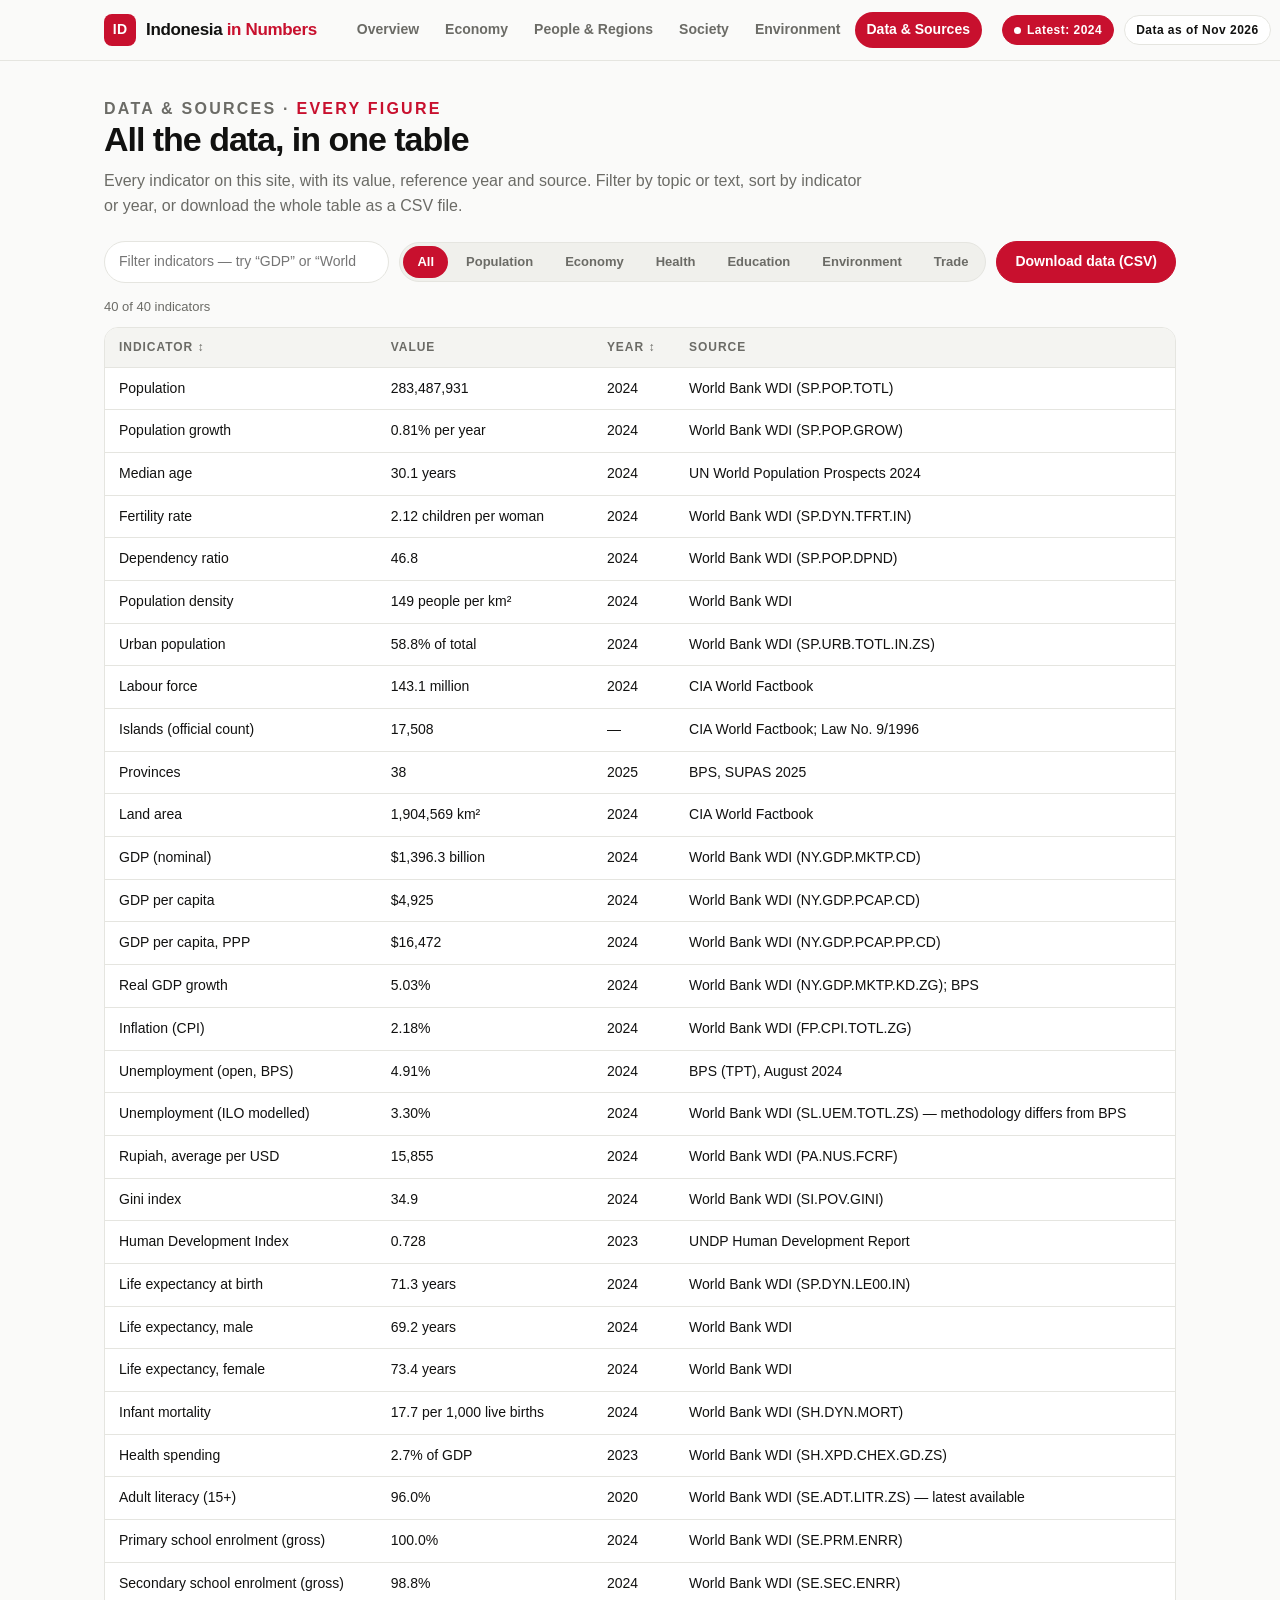
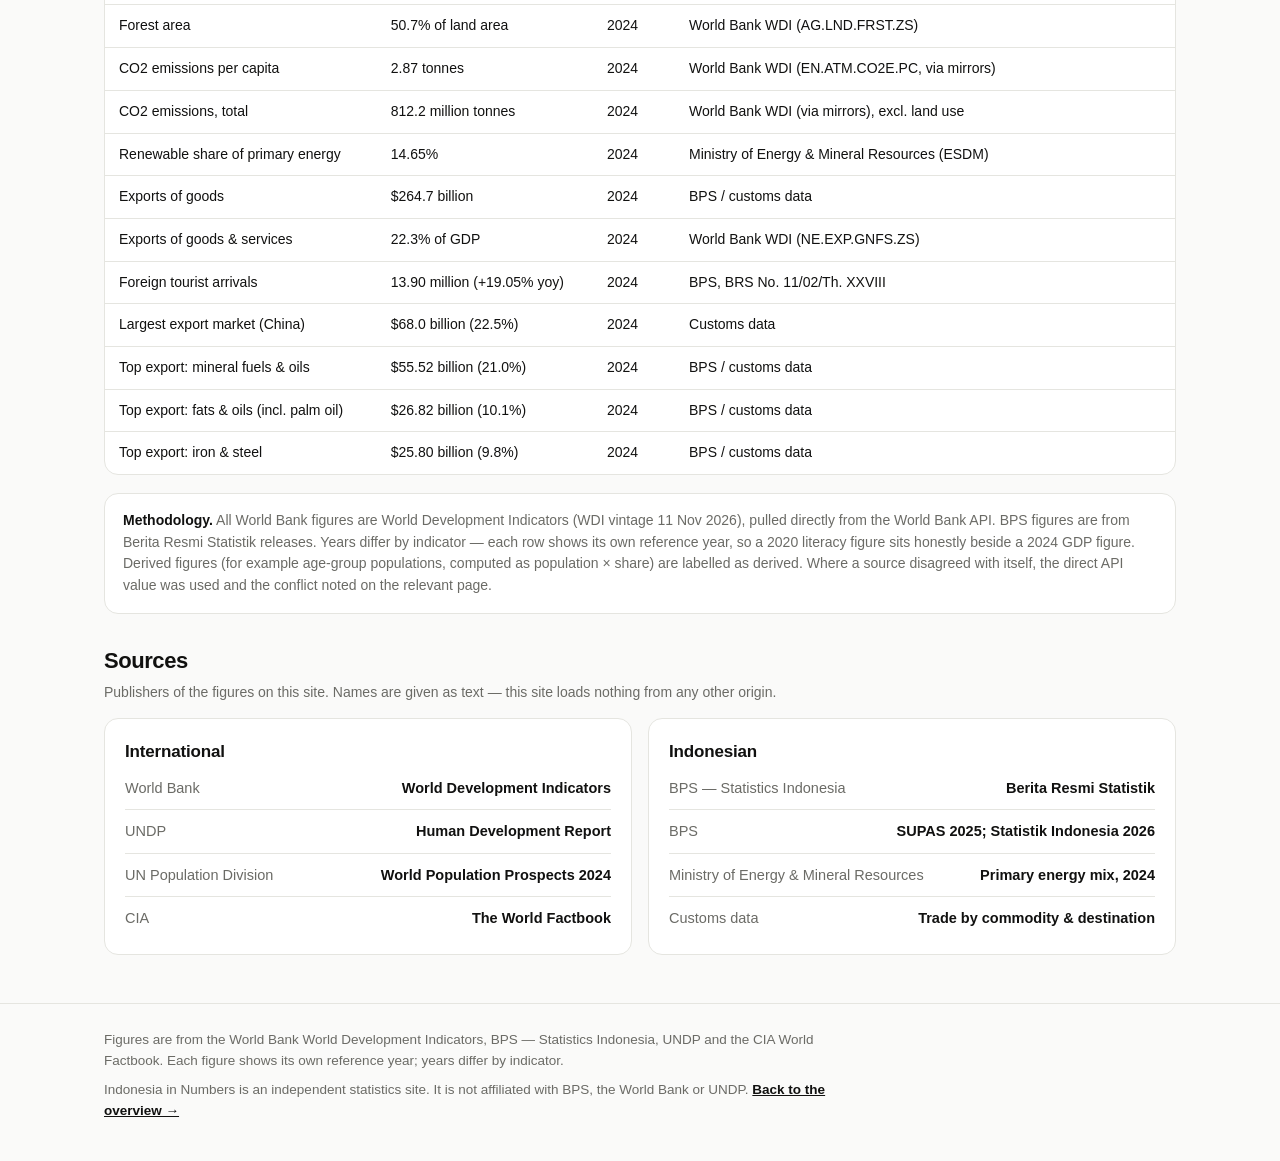
==== app/data.html @ ab5e3d4a "Indonesia in Numbers: national statistics site for make.fun best-national-statistics-site-20261126-0" ====
<!DOCTYPE html>
<html lang="en">
<head>
<meta charset="utf-8">
<meta name="viewport" content="width=device-width, initial-scale=1">
<title>Data &amp; Sources — Indonesia in Numbers</title>
<meta name="description" content="Every figure on Indonesia in Numbers: indicator, value, year and source — filterable, sortable, downloadable as CSV.">
<link rel="icon" href="favicon.svg" type="image/svg+xml">
<link rel="stylesheet" href="styles.css">
<script src="data.js" defer></script>
<script src="charts.js" defer></script>
</head>
<body>
<header class="topbar">
  <div class="topbar-inner">
    <a class="brand" href="index.html"><span class="brand-mark">ID</span><span class="brand-name">Indonesia <span>in Numbers</span></span></a>
    <button class="menu-btn" id="menu-btn" aria-expanded="false" aria-controls="main-nav" aria-label="Open menu">
      <svg viewBox="0 0 20 20" fill="none" stroke="#111110" stroke-width="2" stroke-linecap="round"><line x1="3" y1="5" x2="17" y2="5"/><line x1="3" y1="10" x2="17" y2="10"/><line x1="3" y1="15" x2="17" y2="15"/></svg>
    </button>
    <nav class="nav" id="main-nav" aria-label="Sections">
      <a href="index.html">Overview</a>
      <a href="economy.html">Economy</a>
      <a href="people.html">People &amp; Regions</a>
      <a href="society.html">Society</a>
      <a href="environment.html">Environment</a>
      <a href="data.html" class="active" aria-current="page">Data &amp; Sources</a>
    </nav>
    <div class="topbar-right">
      <span class="pill red"><span class="dot"></span>Latest: 2024</span>
      <span class="pill hide-phone">Data as of Nov 2026</span>
    </div>
  </div>
</header>

<main class="wrap">
  <section class="page-head">
    <p class="eyebrow">Data &amp; Sources · <b>Every figure</b></p>
    <h1>All the data, in one table</h1>
    <p>Every indicator on this site, with its value, reference year and source. Filter by topic or text, sort by indicator or year, or download the whole table as a CSV file.</p>
  </section>

  <div class="filter-row">
    <input type="search" id="filter-text" placeholder="Filter indicators — try “GDP” or “World Bank”" aria-label="Filter indicators by text">
    <div class="seg" role="group" aria-label="Filter by topic" id="topic-buttons">
      <button type="button" data-topic="All" aria-pressed="true">All</button>
      <button type="button" data-topic="Population" aria-pressed="false">Population</button>
      <button type="button" data-topic="Economy" aria-pressed="false">Economy</button>
      <button type="button" data-topic="Health" aria-pressed="false">Health</button>
      <button type="button" data-topic="Education" aria-pressed="false">Education</button>
      <button type="button" data-topic="Environment" aria-pressed="false">Environment</button>
      <button type="button" data-topic="Trade" aria-pressed="false">Trade</button>
    </div>
    <a class="btn primary" href="data.csv" download="indonesia-in-numbers.csv">Download data (CSV)</a>
  </div>
  <p class="result-count" id="result-count" aria-live="polite"></p>

  <div class="table-scroll">
    <table class="data" id="data-table">
      <thead>
        <tr>
          <th class="sortable" data-sort="name" scope="col">Indicator ↕</th>
          <th scope="col">Value</th>
          <th class="sortable" data-sort="year" scope="col">Year ↕</th>
          <th scope="col">Source</th>
        </tr>
      </thead>
      <tbody id="data-body"></tbody>
    </table>
  </div>

  <div class="note">
    <b>Methodology.</b> All World Bank figures are World Development Indicators (WDI vintage 11 Nov 2026), pulled directly from the World Bank API. BPS figures are from Berita Resmi Statistik releases. Years differ by indicator — each row shows its own reference year, so a 2020 literacy figure sits honestly beside a 2024 GDP figure. Derived figures (for example age-group populations, computed as population &times; share) are labelled as derived. Where a source disagreed with itself, the direct API value was used and the conflict noted on the relevant page.
  </div>

  <section class="section">
    <div class="section-head">
      <h2>Sources</h2>
      <p>Publishers of the figures on this site. Names are given as text — this site loads nothing from any other origin.</p>
    </div>
    <div class="grid-2">
      <div class="card">
        <h3>International</h3>
        <ul class="facts">
          <li><span class="f-k">World Bank</span><span class="f-v">World Development Indicators</span></li>
          <li><span class="f-k">UNDP</span><span class="f-v">Human Development Report</span></li>
          <li><span class="f-k">UN Population Division</span><span class="f-v">World Population Prospects 2024</span></li>
          <li><span class="f-k">CIA</span><span class="f-v">The World Factbook</span></li>
        </ul>
      </div>
      <div class="card">
        <h3>Indonesian</h3>
        <ul class="facts">
          <li><span class="f-k">BPS — Statistics Indonesia</span><span class="f-v">Berita Resmi Statistik</span></li>
          <li><span class="f-k">BPS</span><span class="f-v">SUPAS 2025; Statistik Indonesia 2026</span></li>
          <li><span class="f-k">Ministry of Energy &amp; Mineral Resources</span><span class="f-v">Primary energy mix, 2024</span></li>
          <li><span class="f-k">Customs data</span><span class="f-v">Trade by commodity &amp; destination</span></li>
        </ul>
      </div>
    </div>
  </section>
</main>

<footer>
  <div class="wrap">
    <p>Figures are from the World Bank World Development Indicators, BPS — Statistics Indonesia, UNDP and the CIA World Factbook. Each figure shows its own reference year; years differ by indicator.</p>
    <p>Indonesia in Numbers is an independent statistics site. It is not affiliated with BPS, the World Bank or UNDP. <a href="index.html">Back to the overview &rarr;</a></p>
  </div>
</footer>

<script>
window.addEventListener('DOMContentLoaded', function () {
  CH.initMenu();
  var rows = INDATA.indicators.slice();
  var body = document.getElementById('data-body');
  var count = document.getElementById('result-count');
  var textInput = document.getElementById('filter-text');
  var topic = 'All';
  var sortKey = null, sortDir = 1;

  function esc(s) {
    return String(s).replace(/&/g, '&amp;').replace(/</g, '&lt;').replace(/>/g, '&gt;');
  }
  function render() {
    var q = textInput.value.trim().toLowerCase();
    var list = rows.filter(function (r) {
      if (topic !== 'All' && r.topic !== topic) return false;
      if (!q) return true;
      return (r.name + ' ' + r.value + ' ' + r.source + ' ' + r.topic).toLowerCase().indexOf(q) !== -1;
    });
    if (sortKey) {
      list.sort(function (a, b) {
        var av = a[sortKey], bv = b[sortKey];
        if (av === null) return 1;
        if (bv === null) return -1;
        if (av < bv) return -sortDir;
        if (av > bv) return sortDir;
        return 0;
      });
    }
    var html = '';
    list.forEach(function (r) {
      html += '<tr><td>' + esc(r.name) + '</td><td class="num">' + esc(r.value) + '</td><td class="num">' +
        (r.year === null ? '—' : r.year) + '</td><td>' + esc(r.source) + '</td></tr>';
    });
    body.innerHTML = html;
    count.textContent = list.length + ' of ' + rows.length + ' indicators' +
      (topic !== 'All' ? ' · topic: ' + topic : '') + (q ? ' · matching “' + textInput.value.trim() + '”' : '');
  }
  textInput.addEventListener('input', render);
  var topicBtns = document.querySelectorAll('#topic-buttons button');
  topicBtns.forEach(function (btn) {
    btn.addEventListener('click', function () {
      topic = btn.getAttribute('data-topic');
      topicBtns.forEach(function (b) { b.setAttribute('aria-pressed', b === btn ? 'true' : 'false'); });
      render();
    });
  });
  var sortHeads = document.querySelectorAll('th.sortable');
  sortHeads.forEach(function (th) {
    th.addEventListener('click', function () {
      var key = th.getAttribute('data-sort');
      if (sortKey === key) { sortDir = -sortDir; } else { sortKey = key; sortDir = 1; }
      sortHeads.forEach(function (h) {
        var base = h.textContent.replace(/ [↑↓↕]/, '');
        h.textContent = base + (h === th ? (sortDir === 1 ? ' ↑' : ' ↓') : ' ↕');
      });
      render();
    });
  });
  render();
});
</script>
</body>
</html>
---- app/styles.css ----
/* Indonesia in Numbers — styles.css
   21st.dev design language: neutral base, ONE accent red (#C8102E), tight
   display headings, muted secondary text, soft 1px borders, pill buttons,
   small-caps eyebrow labels. System font stack only; no external assets. */
:root {
  --bg: #FAFAF9;
  --surface: #FFFFFF;
  --ink: #111110;
  --muted: #6B6B66;
  --border: #E5E5E0;
  --accent: #C8102E;
  --accent-soft: #FBE9EC;
  --radius: 14px;
  --font: -apple-system, BlinkMacSystemFont, "Segoe UI", Roboto, Helvetica, Arial, sans-serif;
}
* { box-sizing: border-box; }
html { -webkit-text-size-adjust: 100%; }
body {
  margin: 0;
  background: var(--bg);
  color: var(--ink);
  font-family: var(--font);
  font-size: 15.5px;
  line-height: 1.55;
}
a { color: var(--ink); }
img, svg { display: block; max-width: 100%; }
.wrap { max-width: 1120px; margin: 0 auto; padding: 0 24px; }

/* ---------- header ---------- */
.topbar {
  position: sticky; top: 0; z-index: 50;
  background: rgba(250, 250, 249, 0.96);
  border-bottom: 1px solid var(--border);
}
.topbar-inner {
  max-width: 1120px; margin: 0 auto; padding: 0 24px;
  display: flex; align-items: center; gap: 20px; min-height: 60px;
}
.brand { display: flex; align-items: center; gap: 10px; text-decoration: none; flex-shrink: 0; }
.brand-mark {
  width: 32px; height: 32px; border-radius: 8px; background: var(--accent);
  color: #fff; font-weight: 800; font-size: 14px; letter-spacing: 0.02em;
  display: flex; align-items: center; justify-content: center;
}
.brand-name { font-weight: 800; letter-spacing: -0.02em; font-size: 17px; white-space: nowrap; }
.brand-name span { color: var(--accent); }
.nav { display: flex; gap: 2px; margin-left: 8px; }
.nav a {
  text-decoration: none; font-size: 14px; font-weight: 600; color: var(--muted);
  padding: 7px 12px; border-radius: 999px; white-space: nowrap;
}
.nav a:hover { color: var(--ink); background: #F0F0EC; }
.nav a.active { color: #fff; background: var(--accent); }
.topbar-right { margin-left: auto; display: flex; align-items: center; gap: 10px; flex-shrink: 0; }
.pill {
  display: inline-flex; align-items: center; gap: 6px;
  font-size: 12px; font-weight: 700; letter-spacing: 0.04em;
  border: 1px solid var(--border); border-radius: 999px; padding: 5px 11px;
  background: var(--surface); color: var(--ink); white-space: nowrap;
}
.pill.red { background: var(--accent); border-color: var(--accent); color: #fff; }
.pill .dot { width: 7px; height: 7px; border-radius: 50%; background: currentColor; }
.menu-btn {
  display: none; border: 1px solid var(--border); background: var(--surface);
  border-radius: 10px; width: 40px; height: 40px; cursor: pointer;
  align-items: center; justify-content: center; padding: 0;
}
.menu-btn svg { width: 20px; height: 20px; }

/* ---------- hero ---------- */
.hero { padding: 44px 0 8px; }
.eyebrow {
  font-size: 11px; font-weight: 700; letter-spacing: 0.14em; text-transform: uppercase;
  color: var(--muted); margin: 0 0 12px;
}
.eyebrow b { color: var(--accent); font-weight: 700; }
h1 {
  margin: 0 0 12px; font-size: 42px; line-height: 1.05; letter-spacing: -0.03em; font-weight: 800;
}
.lede { margin: 0; font-size: 17px; color: var(--muted); max-width: 760px; }
.lede b { color: var(--ink); }
.page-head { padding: 36px 0 4px; }
.page-head h1 { font-size: 34px; }
.page-head p { margin: 0; color: var(--muted); font-size: 16px; max-width: 760px; }

/* ---------- KPI tiles ---------- */
.kpis {
  display: grid; grid-template-columns: repeat(6, 1fr); gap: 12px;
  margin: 26px 0 8px;
}
.kpi {
  background: var(--surface); border: 1px solid var(--border); border-radius: var(--radius);
  padding: 16px 16px 14px; min-width: 0;
}
.kpi .k-label { font-size: 11px; font-weight: 700; letter-spacing: 0.1em; text-transform: uppercase; color: var(--muted); margin: 0 0 6px; }
.kpi .k-value { font-size: 29px; line-height: 1.05; font-weight: 800; letter-spacing: -0.02em; color: var(--accent); font-variant-numeric: tabular-nums; white-space: nowrap; }
.kpi .k-value small { font-size: 15px; font-weight: 700; }
.kpi .k-sub { font-size: 12.5px; color: var(--muted); margin: 6px 0 0; }
.kpi .k-sub b { color: var(--ink); }

/* ---------- sections & cards ---------- */
.section { margin: 30px 0; }
.section-head { margin: 0 0 14px; }
.section-head h2 { margin: 0 0 4px; font-size: 22px; letter-spacing: -0.02em; font-weight: 800; }
.section-head p { margin: 0; color: var(--muted); font-size: 14px; }
.grid-2 { display: grid; grid-template-columns: 1fr 1fr; gap: 16px; }
.card {
  background: var(--surface); border: 1px solid var(--border); border-radius: var(--radius);
  padding: 20px 20px 14px; min-width: 0;
}
.card.wide { grid-column: 1 / -1; }
.card h3 { margin: 0 0 2px; font-size: 17px; letter-spacing: -0.01em; font-weight: 800; }
.card .card-sub { margin: 0 0 10px; font-size: 13.5px; color: var(--muted); }
.card .chart { margin: 0 -4px; }
.source { font-size: 12px; color: var(--muted); margin: 10px 0 4px; border-top: 1px solid var(--border); padding-top: 10px; }
.source b { color: var(--muted); }

/* ---------- controls ---------- */
.seg { display: inline-flex; gap: 4px; background: #F0F0EC; border: 1px solid var(--border); border-radius: 999px; padding: 3px; }
.seg button {
  border: 0; background: transparent; font: inherit; font-size: 13px; font-weight: 700;
  color: var(--muted); padding: 6px 14px; border-radius: 999px; cursor: pointer; white-space: nowrap;
}
.seg button:hover { color: var(--ink); }
.seg button[aria-pressed="true"] { background: var(--accent); color: #fff; }
.card-tools { display: flex; align-items: center; justify-content: space-between; gap: 12px; flex-wrap: wrap; margin-bottom: 6px; }
.card-tools h3 { margin: 0; }

/* ---------- fact lists, tables ---------- */
.facts { list-style: none; margin: 0; padding: 0; }
.facts li {
  display: flex; justify-content: space-between; gap: 16px;
  padding: 10px 0; border-bottom: 1px solid var(--border); font-size: 14.5px;
}
.facts li:last-child { border-bottom: 0; }
.facts .f-k { color: var(--muted); }
.facts .f-v { font-weight: 700; text-align: right; }
.releases { list-style: none; margin: 0; padding: 0; }
.releases li { padding: 10px 0; border-bottom: 1px solid var(--border); font-size: 14.5px; }
.releases li:last-child { border-bottom: 0; }
.releases .r-date { display: block; font-size: 12px; font-weight: 700; letter-spacing: 0.06em; text-transform: uppercase; color: var(--accent); margin-bottom: 2px; }
.table-scroll { overflow-x: auto; border: 1px solid var(--border); border-radius: var(--radius); background: var(--surface); }
table.data { border-collapse: collapse; width: 100%; font-size: 14px; min-width: 640px; }
table.data th, table.data td { text-align: left; padding: 10px 14px; border-bottom: 1px solid var(--border); vertical-align: top; }
table.data thead th { background: #F4F4F1; font-size: 12px; letter-spacing: 0.08em; text-transform: uppercase; color: var(--muted); }
table.data tbody tr:last-child td { border-bottom: 0; }
table.data th.sortable { cursor: pointer; user-select: none; }
table.data th.sortable:hover { color: var(--ink); }
table.data td.num { font-variant-numeric: tabular-nums; white-space: nowrap; }
.mini-table { border-collapse: collapse; width: 100%; font-size: 14px; }
.mini-table th, .mini-table td { text-align: left; padding: 9px 0; border-bottom: 1px solid var(--border); }
.mini-table tr:last-child th, .mini-table tr:last-child td { border-bottom: 0; }
.mini-table td:last-child, .mini-table th:last-child { text-align: right; font-variant-numeric: tabular-nums; }
.mini-table th { color: var(--muted); font-weight: 600; }

/* ---------- prose ---------- */
.prose p { margin: 0 0 12px; font-size: 15px; }
.prose p:last-child { margin-bottom: 0; }
.prose b { font-weight: 700; }
.callout {
  border-left: 3px solid var(--accent); background: var(--accent-soft);
  border-radius: 0 10px 10px 0; padding: 12px 16px; margin: 0 0 12px; font-size: 14.5px;
}
.callout:last-child { margin-bottom: 0; }

/* ---------- donut / legend ---------- */
.donut-wrap { display: flex; align-items: center; gap: 24px; }
.donut-svg { width: 240px; height: 240px; flex-shrink: 0; }
.legend { list-style: none; margin: 0; padding: 0; flex: 1; min-width: 0; }
.legend li { display: flex; align-items: baseline; gap: 8px; padding: 7px 0; border-bottom: 1px solid var(--border); font-size: 14px; }
.legend li:last-child { border-bottom: 0; }
.legend .chip { width: 11px; height: 11px; border-radius: 3px; flex-shrink: 0; align-self: center; }
.legend .leg-name { flex: 1; min-width: 0; }
.legend .leg-val { font-weight: 800; font-variant-numeric: tabular-nums; white-space: nowrap; }
.chart-key { display: flex; gap: 18px; font-size: 12.5px; color: var(--muted); margin: 4px 0 2px; }
.chart-key .key-dot { display: inline-block; width: 10px; height: 10px; border-radius: 3px; margin-right: 6px; vertical-align: -1px; }

/* ---------- sparklines ---------- */
.minis { display: grid; grid-template-columns: repeat(4, 1fr); gap: 12px; }
.mini {
  background: var(--surface); border: 1px solid var(--border); border-radius: var(--radius);
  padding: 14px 16px 10px; min-width: 0;
}
.mini .m-label { font-size: 11px; font-weight: 700; letter-spacing: 0.1em; text-transform: uppercase; color: var(--muted); margin: 0 0 2px; }
.mini .m-value { font-size: 24px; font-weight: 800; letter-spacing: -0.02em; color: var(--accent); font-variant-numeric: tabular-nums; }
.mini .m-value small { font-size: 13px; }
.mini .m-chart { margin-top: 2px; }

/* ---------- data page controls ---------- */
.filter-row { display: flex; gap: 10px; flex-wrap: wrap; align-items: center; margin: 18px 0 14px; }
.filter-row input[type="search"] {
  font: inherit; font-size: 14px; padding: 9px 14px; border-radius: 999px;
  border: 1px solid var(--border); background: var(--surface); min-width: 240px; flex: 1; max-width: 360px;
  color: var(--ink);
}
.filter-row input[type="search"]:focus { outline: 2px solid var(--accent); outline-offset: 1px; border-color: var(--accent); }
.btn {
  display: inline-flex; align-items: center; gap: 6px; text-decoration: none;
  font-size: 14px; font-weight: 700; padding: 9px 18px; border-radius: 999px;
  border: 1px solid var(--border); background: var(--surface); color: var(--ink); cursor: pointer;
}
.btn:hover { transform: translateY(-1px); }
.btn.primary { background: var(--accent); border-color: var(--accent); color: #fff; }
.result-count { font-size: 13px; color: var(--muted); margin: 0 0 10px; }
.note {
  background: var(--surface); border: 1px solid var(--border); border-radius: var(--radius);
  padding: 16px 18px; font-size: 14px; color: var(--muted); margin: 18px 0;
}
.note b { color: var(--ink); }

/* ---------- footer ---------- */
footer { border-top: 1px solid var(--border); margin-top: 48px; padding: 26px 0 40px; }
footer p { margin: 0 0 8px; font-size: 13.5px; color: var(--muted); max-width: 760px; }
footer p:last-child { margin-bottom: 0; }
footer a { color: var(--ink); font-weight: 700; }

/* ---------- responsive ---------- */
@media (max-width: 1023px) {
  .kpis { grid-template-columns: repeat(3, 1fr); }
  .minis { grid-template-columns: repeat(2, 1fr); }
  .nav a { padding: 7px 9px; font-size: 13.5px; }
}
@media (max-width: 760px) {
  .grid-2 { grid-template-columns: 1fr; }
  .donut-wrap { flex-direction: column; align-items: flex-start; gap: 8px; }
  .donut-svg { width: 210px; height: 210px; }
}
@media (max-width: 639px) {
  .wrap { padding: 0 16px; }
  .topbar-inner { padding: 0 16px; min-height: 56px; gap: 12px; }
  .brand-name { font-size: 15px; }
  .menu-btn { display: inline-flex; margin-left: auto; }
  .topbar-right .pill.hide-phone { display: none; }
  .topbar-right { margin-left: 0; }
  .nav {
    display: none; position: absolute; top: 56px; left: 0; right: 0;
    flex-direction: column; gap: 0; margin: 0; padding: 8px 16px 14px;
    background: var(--bg); border-bottom: 1px solid var(--border);
  }
  .topbar.nav-open .nav { display: flex; }
  .nav a { padding: 11px 12px; font-size: 15px; border-radius: 10px; }
  h1 { font-size: 30px; }
  .page-head h1 { font-size: 28px; }
  .hero { padding: 30px 0 4px; }
  .lede { font-size: 15.5px; }
  .kpis { grid-template-columns: repeat(2, 1fr); gap: 10px; margin-top: 20px; }
  .kpi .k-value { font-size: 25px; }
  .minis { grid-template-columns: repeat(2, 1fr); }
  .card { padding: 16px 16px 12px; }
  .filter-row input[type="search"] { max-width: none; }
}
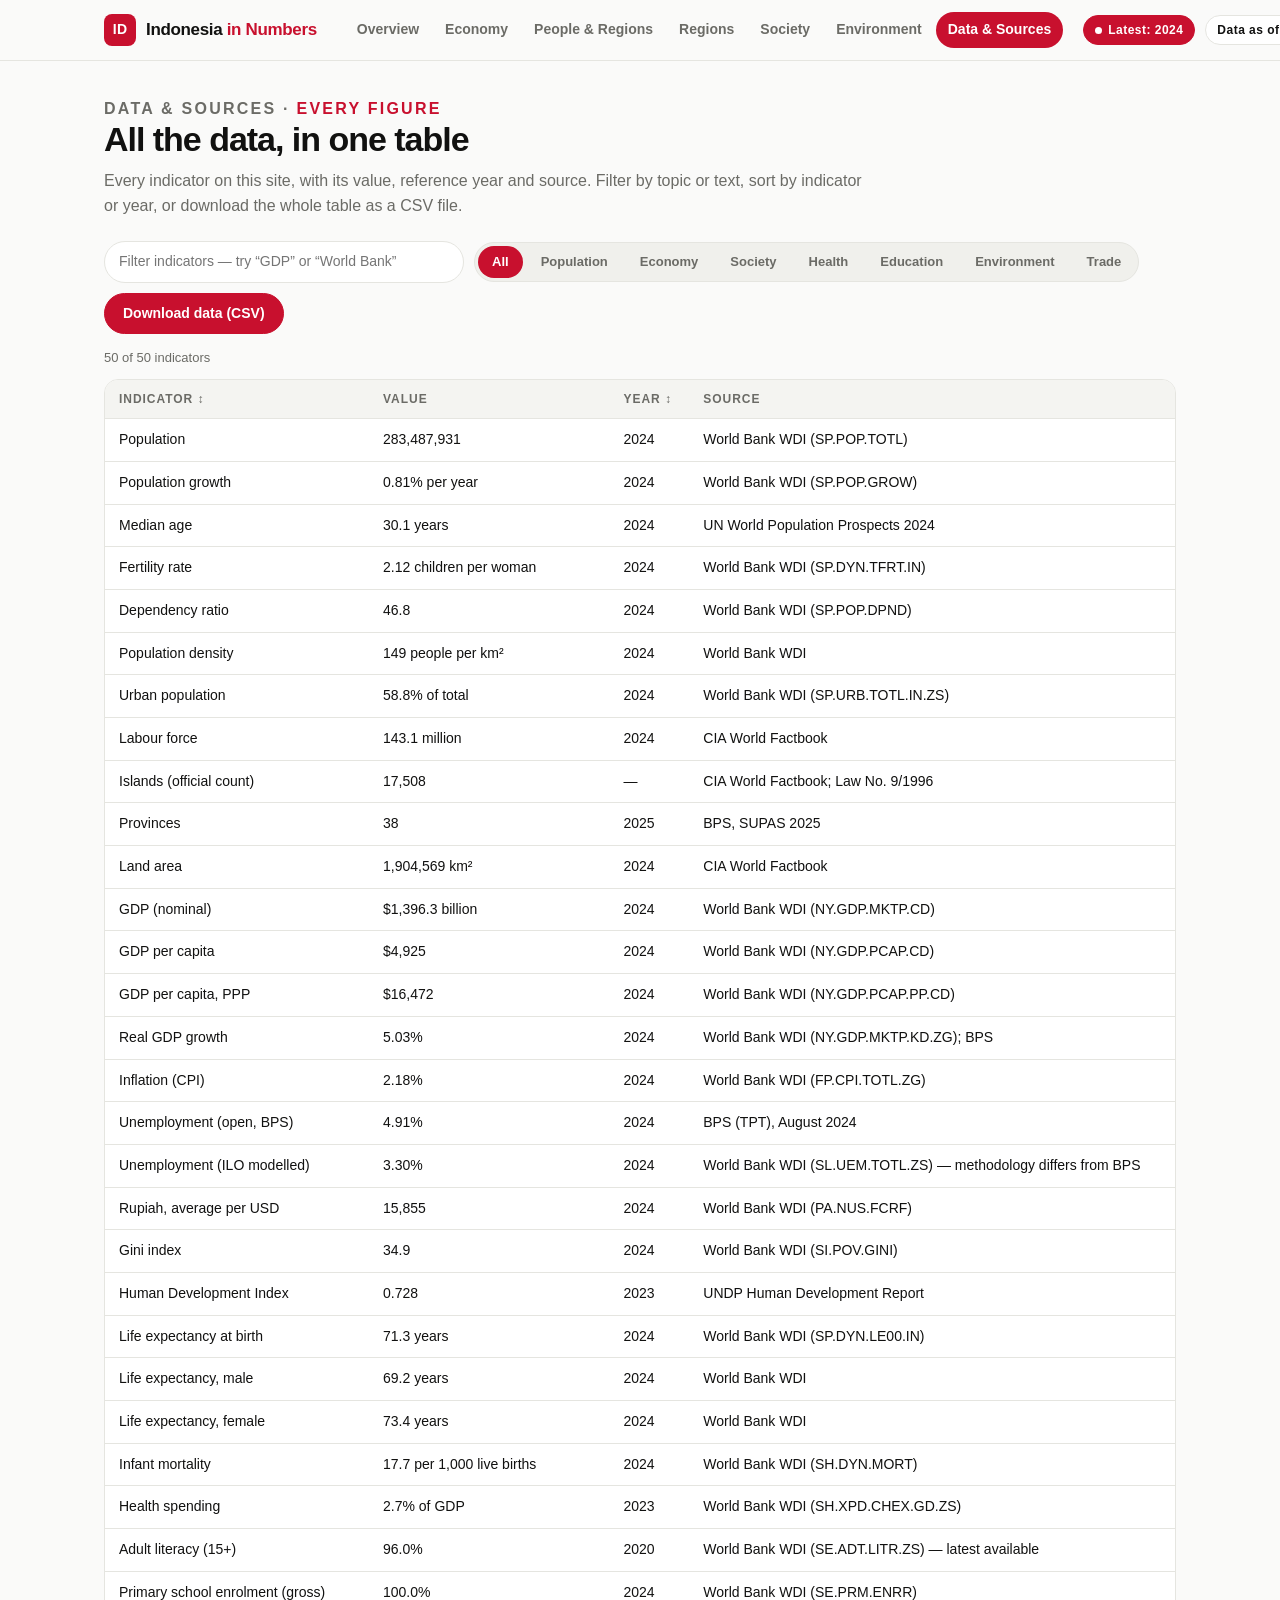
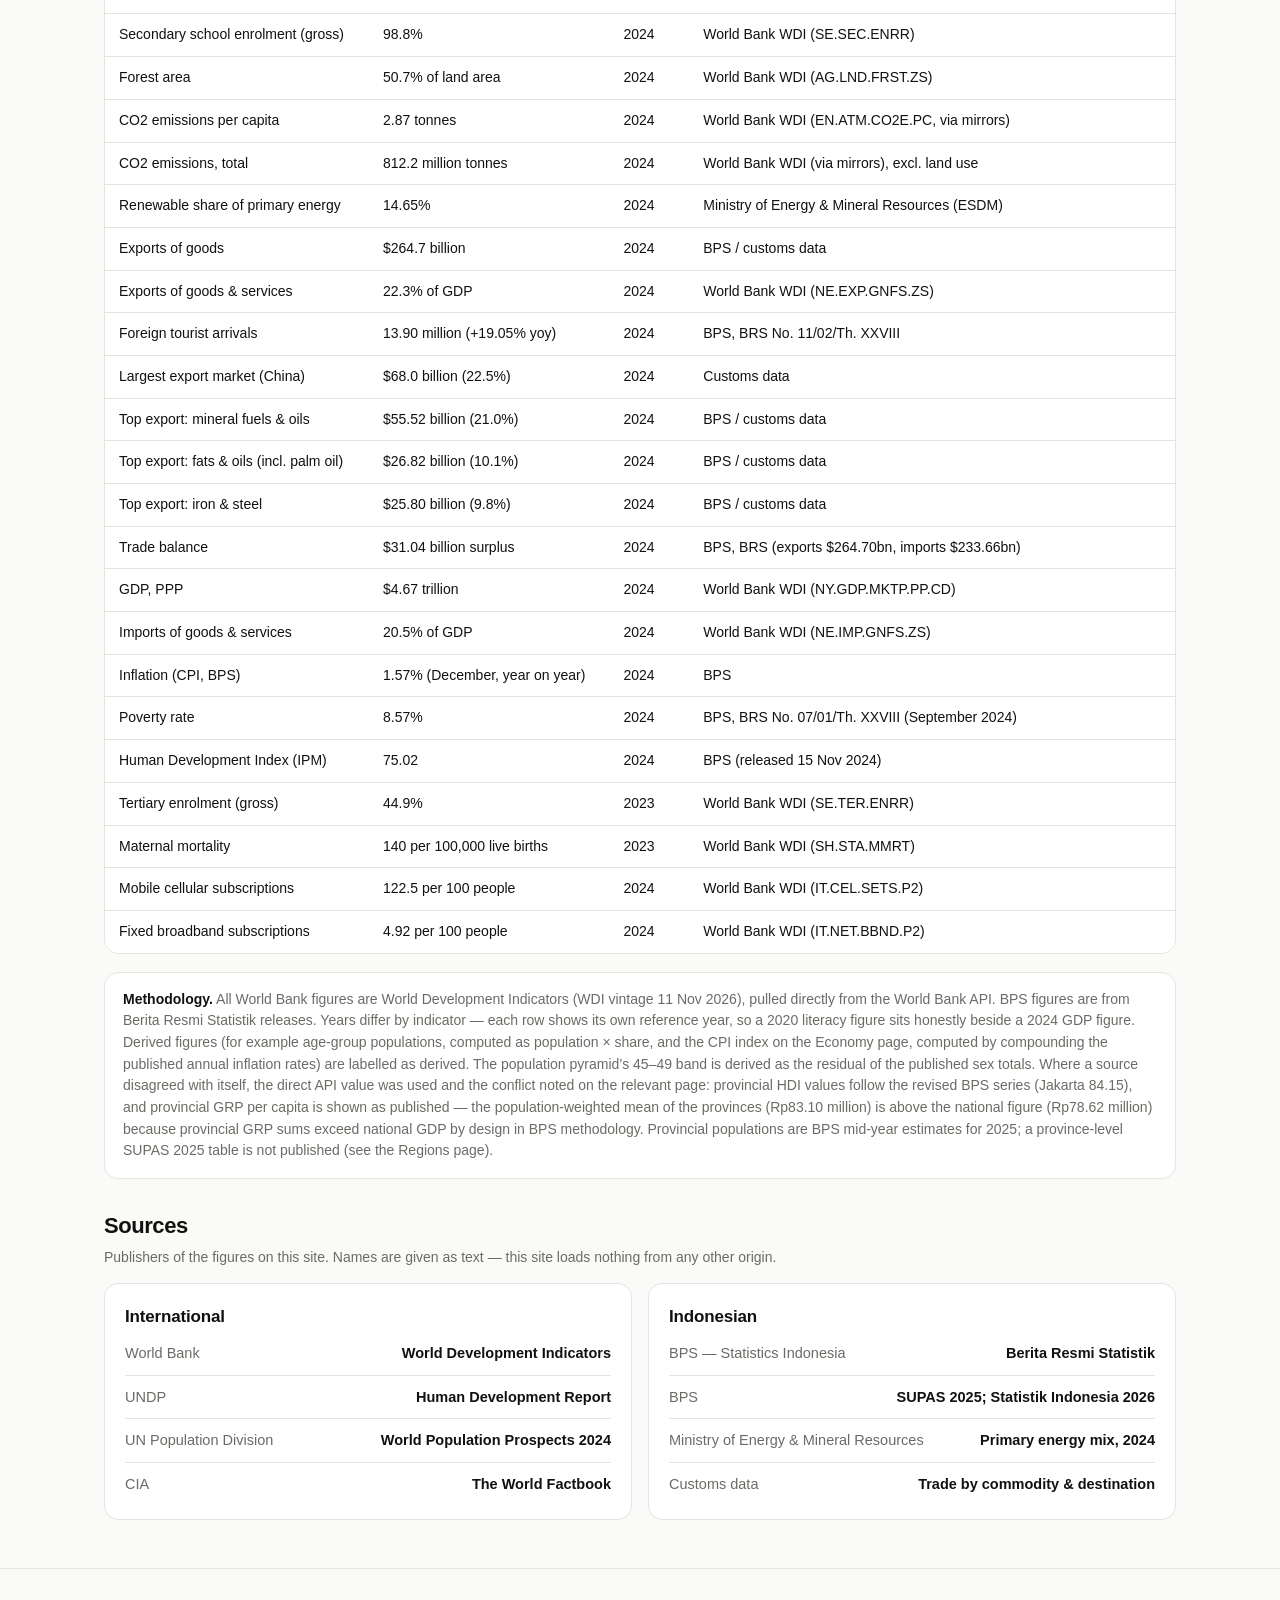
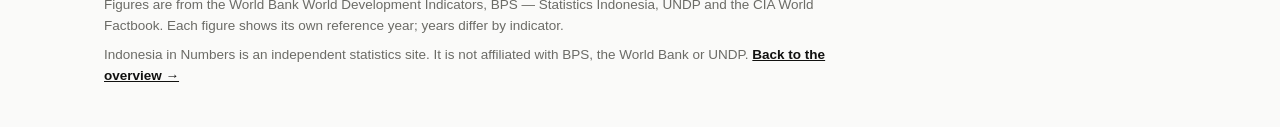
==== commit eba06d1d: "v2: Regions explorer (38 provinces), population pyramid, inflation calculator, Almanak cover - New R" ====
--- a/app/data.html
+++ b/app/data.html
@@ -21,6 +21,7 @@
       <a href="index.html">Overview</a>
       <a href="economy.html">Economy</a>
       <a href="people.html">People &amp; Regions</a>
+      <a href="regions.html">Regions</a>
       <a href="society.html">Society</a>
       <a href="environment.html">Environment</a>
       <a href="data.html" class="active" aria-current="page">Data &amp; Sources</a>
@@ -45,6 +46,7 @@
       <button type="button" data-topic="All" aria-pressed="true">All</button>
       <button type="button" data-topic="Population" aria-pressed="false">Population</button>
       <button type="button" data-topic="Economy" aria-pressed="false">Economy</button>
+      <button type="button" data-topic="Society" aria-pressed="false">Society</button>
       <button type="button" data-topic="Health" aria-pressed="false">Health</button>
       <button type="button" data-topic="Education" aria-pressed="false">Education</button>
       <button type="button" data-topic="Environment" aria-pressed="false">Environment</button>
@@ -69,7 +71,7 @@
   </div>
 
   <div class="note">
-    <b>Methodology.</b> All World Bank figures are World Development Indicators (WDI vintage 11 Nov 2026), pulled directly from the World Bank API. BPS figures are from Berita Resmi Statistik releases. Years differ by indicator — each row shows its own reference year, so a 2020 literacy figure sits honestly beside a 2024 GDP figure. Derived figures (for example age-group populations, computed as population &times; share) are labelled as derived. Where a source disagreed with itself, the direct API value was used and the conflict noted on the relevant page.
+    <b>Methodology.</b> All World Bank figures are World Development Indicators (WDI vintage 11 Nov 2026), pulled directly from the World Bank API. BPS figures are from Berita Resmi Statistik releases. Years differ by indicator — each row shows its own reference year, so a 2020 literacy figure sits honestly beside a 2024 GDP figure. Derived figures (for example age-group populations, computed as population &times; share, and the CPI index on the Economy page, computed by compounding the published annual inflation rates) are labelled as derived. The population pyramid&rsquo;s 45–49 band is derived as the residual of the published sex totals. Where a source disagreed with itself, the direct API value was used and the conflict noted on the relevant page: provincial HDI values follow the revised BPS series (Jakarta 84.15), and provincial GRP per capita is shown as published — the population-weighted mean of the provinces (Rp83.10 million) is above the national figure (Rp78.62 million) because provincial GRP sums exceed national GDP by design in BPS methodology. Provincial populations are BPS mid-year estimates for 2025; a province-level SUPAS 2025 table is not published (see the Regions page).
   </div>
 
   <section class="section">
--- a/app/styles.css
+++ b/app/styles.css
@@ -118,6 +118,7 @@
 
 /* ---------- controls ---------- */
 .seg { display: inline-flex; gap: 4px; background: #F0F0EC; border: 1px solid var(--border); border-radius: 999px; padding: 3px; }
+.seg.wrap { flex-wrap: wrap; border-radius: 14px; }
 .seg button {
   border: 0; background: transparent; font: inherit; font-size: 13px; font-weight: 700;
   color: var(--muted); padding: 6px 14px; border-radius: 999px; cursor: pointer; white-space: nowrap;
@@ -215,6 +216,52 @@
 footer p:last-child { margin-bottom: 0; }
 footer a { color: var(--ink); font-weight: 700; }
 
+/* ---------- almanak cover (index) ---------- */
+.dateline {
+  display: flex; justify-content: space-between; gap: 16px; flex-wrap: wrap;
+  padding: 12px 0 10px; border-bottom: 1px solid var(--border);
+  font-size: 11px; font-weight: 700; letter-spacing: 0.12em; text-transform: uppercase; color: var(--muted);
+}
+.dateline b { color: var(--accent); }
+.rule-double { border-top: 3px solid var(--ink); border-bottom: 1px solid var(--ink); height: 5px; margin: 14px 0 0; }
+.hero.almanak { padding-top: 26px; }
+.hero.almanak h1 { font-family: Georgia, 'Times New Roman', serif; font-size: 52px; letter-spacing: -0.02em; }
+.kpi .k-src { font-size: 11px; color: var(--muted); margin: 8px 0 0; border-top: 1px solid var(--border); padding-top: 7px; }
+.kpi .k-spark { margin-top: 8px; }
+.kpi .k-spark svg { width: 100%; height: auto; }
+
+/* ---------- calculator ---------- */
+.calc-row { display: flex; gap: 10px; flex-wrap: wrap; align-items: end; margin: 4px 0 12px; }
+.calc-field { display: flex; flex-direction: column; gap: 5px; }
+.calc-field label { font-size: 11px; font-weight: 700; letter-spacing: 0.08em; text-transform: uppercase; color: var(--muted); }
+.calc-field input[type="number"], .calc-field select, .compare-sel select {
+  font: inherit; font-size: 15px; padding: 9px 12px; border-radius: 10px;
+  border: 1px solid var(--border); background: var(--surface); color: var(--ink);
+}
+.calc-field input[type="number"]:focus, .calc-field select:focus, .compare-sel select:focus { outline: 2px solid var(--accent); outline-offset: 1px; border-color: var(--accent); }
+.calc-result {
+  background: var(--accent-soft); border: 1px solid #F3C2CB; border-radius: var(--radius);
+  padding: 16px 18px; margin: 4px 0 10px;
+}
+.calc-result .cr-big { font-size: 30px; font-weight: 800; letter-spacing: -0.02em; color: var(--accent); font-variant-numeric: tabular-nums; }
+.calc-result .cr-line { font-size: 14px; color: var(--ink); margin: 4px 0 0; }
+.calc-result .cr-note { font-size: 12.5px; color: var(--muted); margin: 6px 0 0; }
+.calc-formula { font-size: 13px; color: var(--muted); margin: 0 0 4px; font-variant-numeric: tabular-nums; }
+.calc-formula b { color: var(--ink); }
+
+/* ---------- regions explorer ---------- */
+.compare-grid { display: grid; grid-template-columns: 1fr 1fr; gap: 16px; }
+.compare-sel { display: flex; gap: 10px; flex-wrap: wrap; align-items: end; margin: 4px 0 12px; }
+.compare-sel .calc-field { flex: 1; min-width: 180px; }
+.delta-up { color: var(--accent); font-weight: 700; }
+.delta-down { color: var(--muted); font-weight: 700; }
+.rank-list { list-style: none; margin: 0; padding: 0; counter-reset: rank; }
+.rank-list li { display: flex; align-items: baseline; gap: 10px; padding: 8px 0; border-bottom: 1px solid var(--border); font-size: 14.5px; }
+.rank-list li:last-child { border-bottom: 0; }
+.rank-list .rk { font-weight: 800; color: var(--accent); font-variant-numeric: tabular-nums; min-width: 22px; }
+.rank-list .rv { margin-left: auto; font-weight: 700; font-variant-numeric: tabular-nums; white-space: nowrap; }
+.tilemap-card svg { width: 100%; height: auto; }
+
 /* ---------- responsive ---------- */
 @media (max-width: 1023px) {
   .kpis { grid-template-columns: repeat(3, 1fr); }
@@ -223,8 +270,10 @@
 }
 @media (max-width: 760px) {
   .grid-2 { grid-template-columns: 1fr; }
+  .compare-grid { grid-template-columns: 1fr; }
   .donut-wrap { flex-direction: column; align-items: flex-start; gap: 8px; }
   .donut-svg { width: 210px; height: 210px; }
+  .hero.almanak h1 { font-size: 36px; }
 }
 @media (max-width: 639px) {
   .wrap { padding: 0 16px; }
